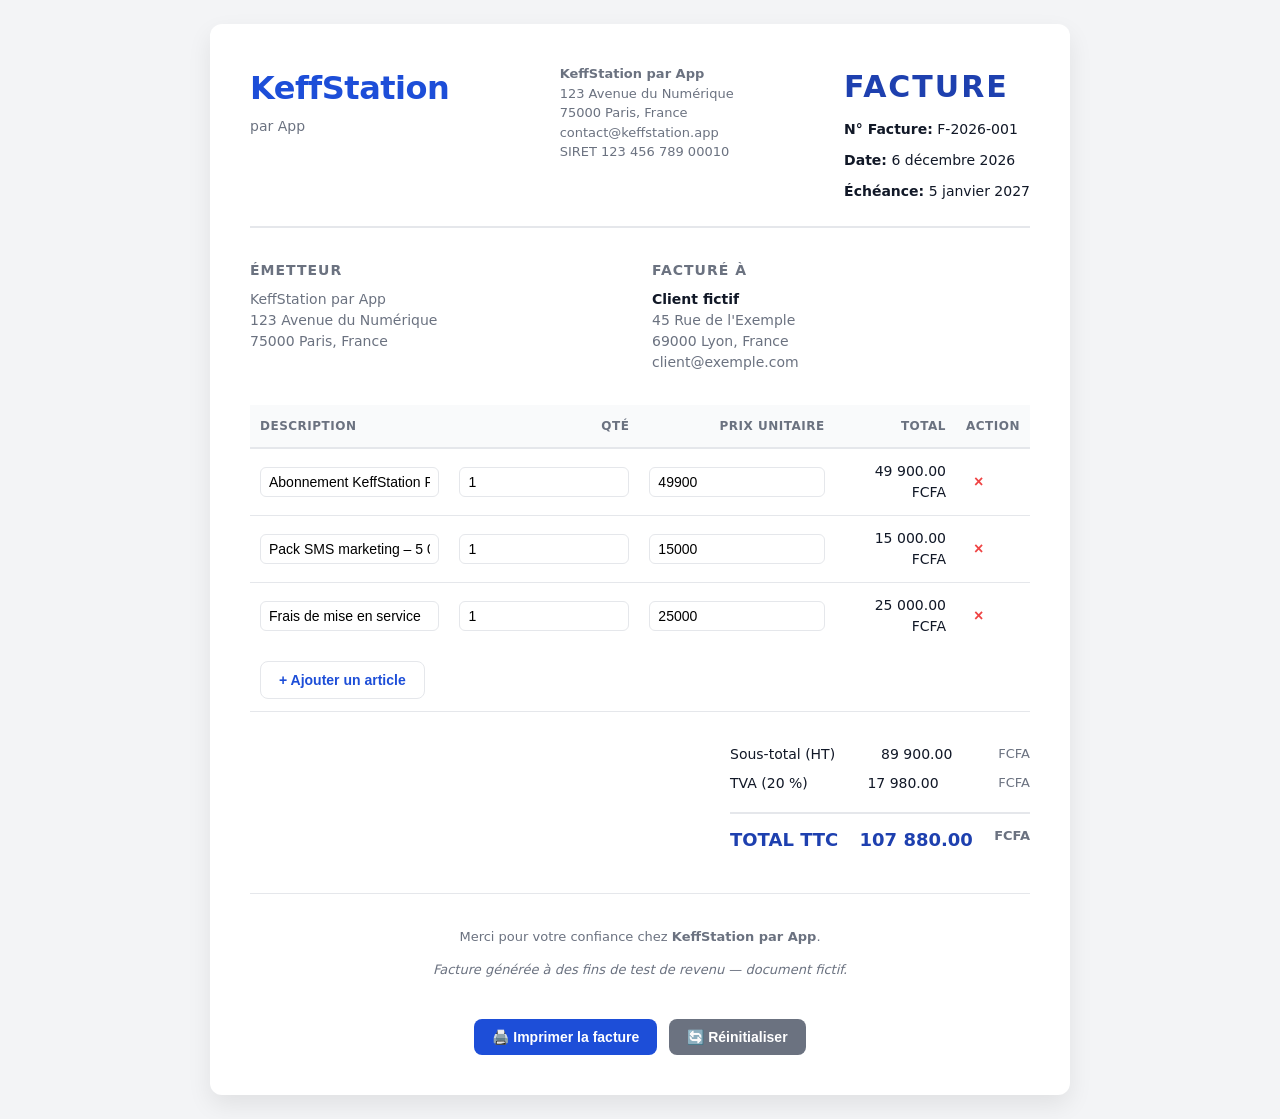
==== index.html @ 85b5e06f "Ajout facture fictive KeffStation par App (HTML/CSS/JS)" ====
<!DOCTYPE html>
<html lang="fr">
<head>
  <meta charset="UTF-8">
  <meta name="viewport" content="width=device-width, initial-scale=1.0">
  <title>Facture fictive - KeffStation par App</title>
  <link rel="stylesheet" href="css/style.css">
</head>
<body>

  <div class="invoice-container">

    <header class="invoice-header">
      <div class="brand">
        <div class="logo">KeffStation</div>
        <div class="subtitle">par App</div>
      </div>
      <div class="company">
        <strong>KeffStation par App</strong><br>
        123 Avenue du Numérique<br>
        75000 Paris, France<br>
        contact@keffstation.app<br>
        SIRET 123 456 789 00010
      </div>
      <div class="meta">
        <h1>FACTURE</h1>
        <div class="meta-grid">
          <div><strong>N° Facture:</strong> <span id="invoice-number">F-2026-001</span></div>
          <div><strong>Date:</strong> <span id="invoice-date"></span></div>
          <div><strong>Échéance:</strong> <span id="invoice-due"></span></div>
        </div>
      </div>
    </header>

    <div class="parties">
      <div class="party from">
        <h3>Émetteur</h3>
        <div id="from-details">
          KeffStation par App<br>
          123 Avenue du Numérique<br>
          75000 Paris, France
        </div>
      </div>
      <div class="party to">
        <h3>Facturé à</h3>
        <div id="to-details" contenteditable="true">
          <strong>Client fictif</strong><br>
          45 Rue de l'Exemple<br>
          69000 Lyon, France<br>
          client@exemple.com
        </div>
      </div>
    </div>

    <table class="items-table">
      <thead>
        <tr>
          <th>Description</th>
          <th class="right">Qté</th>
          <th class="right">Prix unitaire</th>
          <th class="right">Total</th>
          <th>Action</th>
        </tr>
      </thead>
      <tbody id="items-body"></tbody>
      <tfoot>
        <tr>
          <td colspan="4">
            <button type="button" id="add-row">+ Ajouter un article</button>
          </td>
          <td></td>
        </tr>
      </tfoot>
    </table>

    <div class="totals">
      <div class="total-row">
        <span>Sous-total (HT)</span>
        <span class="right" id="subtotal">0,00</span> <span class="currency">FCFA</span>
      </div>
      <div class="total-row">
        <span>TVA (20 %)</span>
        <span class="right" id="tax">0,00</span> <span class="currency">FCFA</span>
      </div>
      <div class="total-row grand">
        <span>TOTAL TTC</span>
        <span class="right" id="grand-total">0,00</span> <span class="currency">FCFA</span>
      </div>
    </div>

    <div class="footer">
      <p>Merci pour votre confiance chez <strong>KeffStation par App</strong>.</p>
      <p><em>Facture générée à des fins de test de revenu — document fictif.</em></p>
    </div>

    <div class="actions">
      <button onclick="window.print()">🖨️ Imprimer la facture</button>
      <button id="reset-form">🔄 Réinitialiser</button>
    </div>

  </div>

  <script src="js/script.js"></script>
</body>
</html>
---- css/style.css ----
/* Facture KeffStation par App */

:root {
  --primary: #1d4ed8;
  --primary-dark: #1e40af;
  --bg: #f3f4f6;
  --surface: #ffffff;
  --text: #111827;
  --muted: #6b7280;
  --border: #e5e7eb;
}

* { box-sizing: border-box; }

body {
  font-family: system-ui, -apple-system, Segoe UI, Roboto, Helvetica, Arial, sans-serif;
  background: var(--bg);
  color: var(--text);
  margin: 0;
  padding: 24px;
  line-height: 1.5;
}

.invoice-container {
  max-width: 860px;
  margin: 0 auto;
  background: var(--surface);
  padding: 40px;
  border-radius: 12px;
  box-shadow: 0 10px 25px rgba(0,0,0,0.08);
}

/* Header */
.invoice-header {
  display: flex;
  flex-wrap: wrap;
  justify-content: space-between;
  gap: 20px;
  margin-bottom: 32px;
  border-bottom: 2px solid var(--border);
  padding-bottom: 24px;
}

.brand .logo {
  font-size: 32px;
  font-weight: 900;
  color: var(--primary);
  letter-spacing: -0.5px;
}
.brand .subtitle {
  font-size: 14px;
  color: var(--muted);
  margin-top: 4px;
}

.company {
  font-size: 13px;
  color: var(--muted);
  max-width: 260px;
}

.meta h1 {
  margin: 0 0 10px 0;
  font-size: 30px;
  color: var(--primary-dark);
  text-transform: uppercase;
  letter-spacing: 2px;
}

.meta-grid {
  display: grid;
  grid-template-columns: repeat(auto-fit, minmax(150px, 1fr));
  gap: 10px 24px;
  font-size: 14px;
}

/* Parties */
.parties {
  display: flex;
  flex-wrap: wrap;
  gap: 24px;
  margin-bottom: 32px;
}

.party {
  flex: 1 1 300px;
}

.party h3 {
  margin: 0 0 8px 0;
  font-size: 14px;
  text-transform: uppercase;
  letter-spacing: 1px;
  color: var(--muted);
}

.party div {
  font-size: 14px;
  color: var(--muted);
}

.party strong { color: var(--text); }

/* Tableau */
.items-table {
  width: 100%;
  border-collapse: collapse;
  margin-bottom: 32px;
  font-size: 14px;
}

.items-table th,
.items-table td {
  padding: 12px 10px;
  border-bottom: 1px solid var(--border);
  text-align: left;
}

.items-table th {
  background: #f9fafb;
  font-weight: 600;
  color: var(--muted);
  text-transform: uppercase;
  font-size: 12px;
  letter-spacing: 0.5px;
  border-bottom: 2px solid var(--border);
}

.items-table td.right,
.items-table th.right { text-align: right; }

.items-table input {
  width: 100%;
  padding: 6px 8px;
  border: 1px solid var(--border);
  border-radius: 6px;
  background: #fff;
  font-size: 14px;
}
.items-table input:focus {
  outline: none;
  border-color: var(--primary);
}

.items-table tbody tr:last-child td { border-bottom: none; }

.item-remove {
  background: transparent;
  border: none;
  color: #ef4444;
  cursor: pointer;
  font-size: 16px;
  padding: 4px 8px;
}
.item-remove:hover { background: #fee2e2; border-radius: 4px; }

/* Totaux */
.totals {
  display: flex;
  flex-direction: column;
  align-items: flex-end;
  gap: 8px;
}

.total-row {
  display: flex;
  justify-content: space-between;
  width: 300px;
  font-size: 14px;
}

.total-row.grand {
  margin-top: 10px;
  padding-top: 12px;
  border-top: 2px solid var(--border);
  font-size: 18px;
  font-weight: 800;
  color: var(--primary-dark);
}

.currency { color: var(--muted); font-size: 13px; }

/* Footer */
.footer {
  margin-top: 40px;
  padding-top: 20px;
  border-top: 1px solid var(--border);
  font-size: 13px;
  color: var(--muted);
  text-align: center;
}

/* Actions */
.actions {
  display: flex;
  gap: 12px;
  justify-content: center;
  margin-top: 40px;
  flex-wrap: wrap;
}

button {
  background: var(--primary);
  color: #fff;
  border: none;
  padding: 10px 18px;
  border-radius: 8px;
  font-size: 14px;
  font-weight: 600;
  cursor: pointer;
}
button:hover { background: var(--primary-dark); }
button:active { transform: translateY(1px); }
#reset-form { background: var(--muted); }
#reset-form:hover { background: #4b5563; }
#add-row {
  background: var(--surface);
  color: var(--primary);
  border: 1px solid var(--border);
}
#add-row:hover { background: #eff6ff; border-color: var(--primary); }

/* Impression */
@media print {
  body { background: #fff; padding: 0; }
  .invoice-container {
    box-shadow: none;
    border: none;
    padding: 0;
    max-width: 100%;
  }
  .invoice-header { border-bottom: 2px solid #000; padding-bottom: 16px; margin-bottom: 24px; }
  .actions { display: none !important; }
  .item-remove { display: none; }
  .items-table input { border: none; background: transparent; display: block; width: 100%; padding: 0; }
}

/* Responsive */
@media (max-width: 600px) {
  .invoice-container { padding: 20px; }
  .totals .total-row { width: 100%; }
  .meta h1 { font-size: 24px; }
}
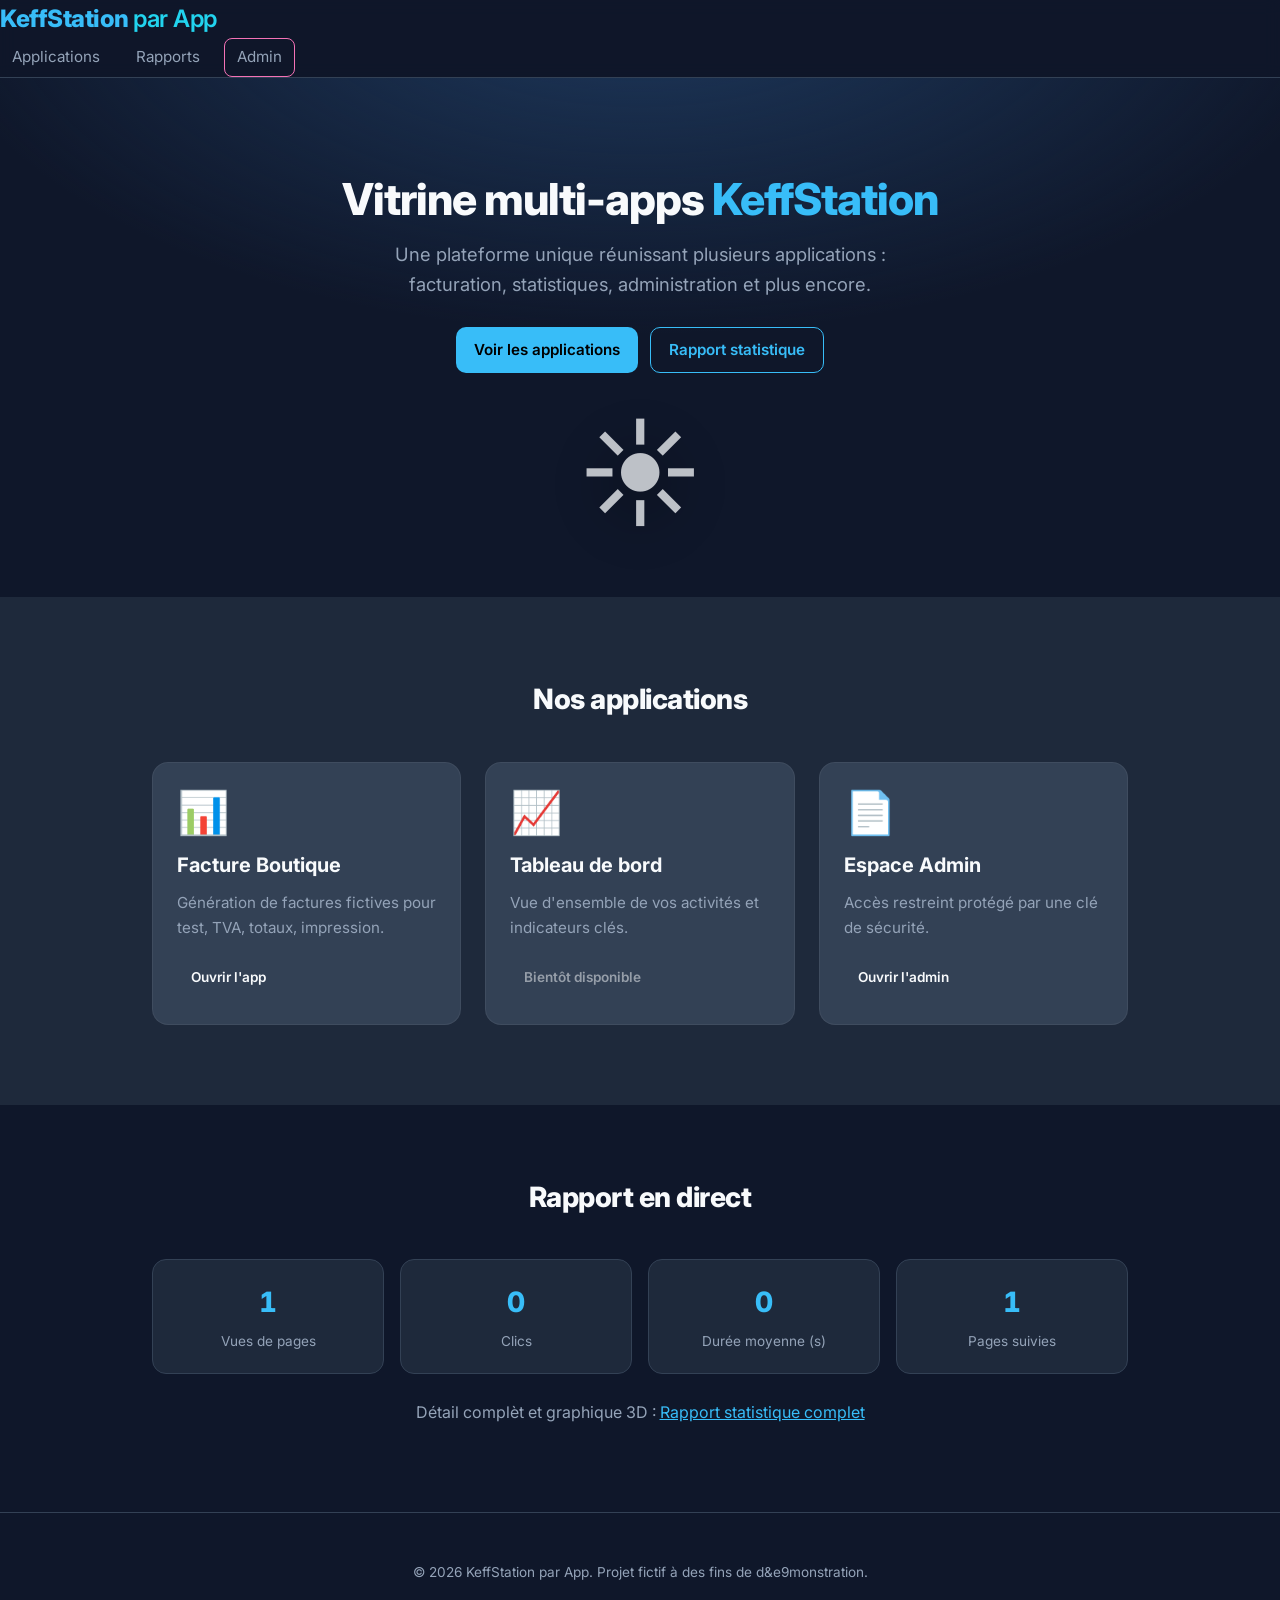
==== commit 647eb9f6: "Multi-apps KeffStation : vitrine, admin (clé 100 chars), stats 3D montagne - Restructure en monorepo" ====
--- a/index.html
+++ b/index.html
@@ -3,103 +3,24 @@
 <head>
   <meta charset="UTF-8">
   <meta name="viewport" content="width=device-width, initial-scale=1.0">
-  <title>Facture fictive - KeffStation par App</title>
-  <link rel="stylesheet" href="css/style.css">
+  <title>KeffStation - Vitrine multi-apps</title>
+  <meta http-equiv="refresh" content="0; url=apps/vitrine/index.html">
+  <meta name="robots" content="noindex">
+  <style>
+    body { font-family: system-ui, sans-serif; background:#0f172a; color:#fff; display:flex; align-items:center; justify-content:center; height:100vh; margin:0; }
+    .card { background:#1e293b; padding:40px; border-radius:16px; box-shadow:0 20px 50px rgba(0,0,0,.5); text-align:center; border:1px solid #334155; }
+    h1 { margin:0 0 12px; color:#38bdf8; }
+    p { margin:0 0 20px; color:#cbd5e1; }
+    a { color:#38bdf8; text-decoration:none; font-weight:600; }
+    a:hover { text-decoration:underline; }
+  </style>
 </head>
 <body>
-
-  <div class="invoice-container">
-
-    <header class="invoice-header">
-      <div class="brand">
-        <div class="logo">KeffStation</div>
-        <div class="subtitle">par App</div>
-      </div>
-      <div class="company">
-        <strong>KeffStation par App</strong><br>
-        123 Avenue du Numérique<br>
-        75000 Paris, France<br>
-        contact@keffstation.app<br>
-        SIRET 123 456 789 00010
-      </div>
-      <div class="meta">
-        <h1>FACTURE</h1>
-        <div class="meta-grid">
-          <div><strong>N° Facture:</strong> <span id="invoice-number">F-2026-001</span></div>
-          <div><strong>Date:</strong> <span id="invoice-date"></span></div>
-          <div><strong>Échéance:</strong> <span id="invoice-due"></span></div>
-        </div>
-      </div>
-    </header>
-
-    <div class="parties">
-      <div class="party from">
-        <h3>Émetteur</h3>
-        <div id="from-details">
-          KeffStation par App<br>
-          123 Avenue du Numérique<br>
-          75000 Paris, France
-        </div>
-      </div>
-      <div class="party to">
-        <h3>Facturé à</h3>
-        <div id="to-details" contenteditable="true">
-          <strong>Client fictif</strong><br>
-          45 Rue de l'Exemple<br>
-          69000 Lyon, France<br>
-          client@exemple.com
-        </div>
-      </div>
-    </div>
-
-    <table class="items-table">
-      <thead>
-        <tr>
-          <th>Description</th>
-          <th class="right">Qté</th>
-          <th class="right">Prix unitaire</th>
-          <th class="right">Total</th>
-          <th>Action</th>
-        </tr>
-      </thead>
-      <tbody id="items-body"></tbody>
-      <tfoot>
-        <tr>
-          <td colspan="4">
-            <button type="button" id="add-row">+ Ajouter un article</button>
-          </td>
-          <td></td>
-        </tr>
-      </tfoot>
-    </table>
-
-    <div class="totals">
-      <div class="total-row">
-        <span>Sous-total (HT)</span>
-        <span class="right" id="subtotal">0,00</span> <span class="currency">FCFA</span>
-      </div>
-      <div class="total-row">
-        <span>TVA (20 %)</span>
-        <span class="right" id="tax">0,00</span> <span class="currency">FCFA</span>
-      </div>
-      <div class="total-row grand">
-        <span>TOTAL TTC</span>
-        <span class="right" id="grand-total">0,00</span> <span class="currency">FCFA</span>
-      </div>
-    </div>
-
-    <div class="footer">
-      <p>Merci pour votre confiance chez <strong>KeffStation par App</strong>.</p>
-      <p><em>Facture générée à des fins de test de revenu — document fictif.</em></p>
-    </div>
-
-    <div class="actions">
-      <button onclick="window.print()">🖨️ Imprimer la facture</button>
-      <button id="reset-form">🔄 Réinitialiser</button>
-    </div>
-
+  <div class="card">
+    <h1>KeffStation</h1>
+    <p>Redirection vers la vitrine multi-apps&#8230;</p>
+    <p>Si vous n'&ecirc;tes pas redirig&eacute;, cliquez : <a href="apps/vitrine/index.html">Aller &agrave; la vitrine</a></p>
   </div>
-
-  <script src="js/script.js"></script>
+  <script>location.replace('apps/vitrine/index.html');</script>
 </body>
 </html>
